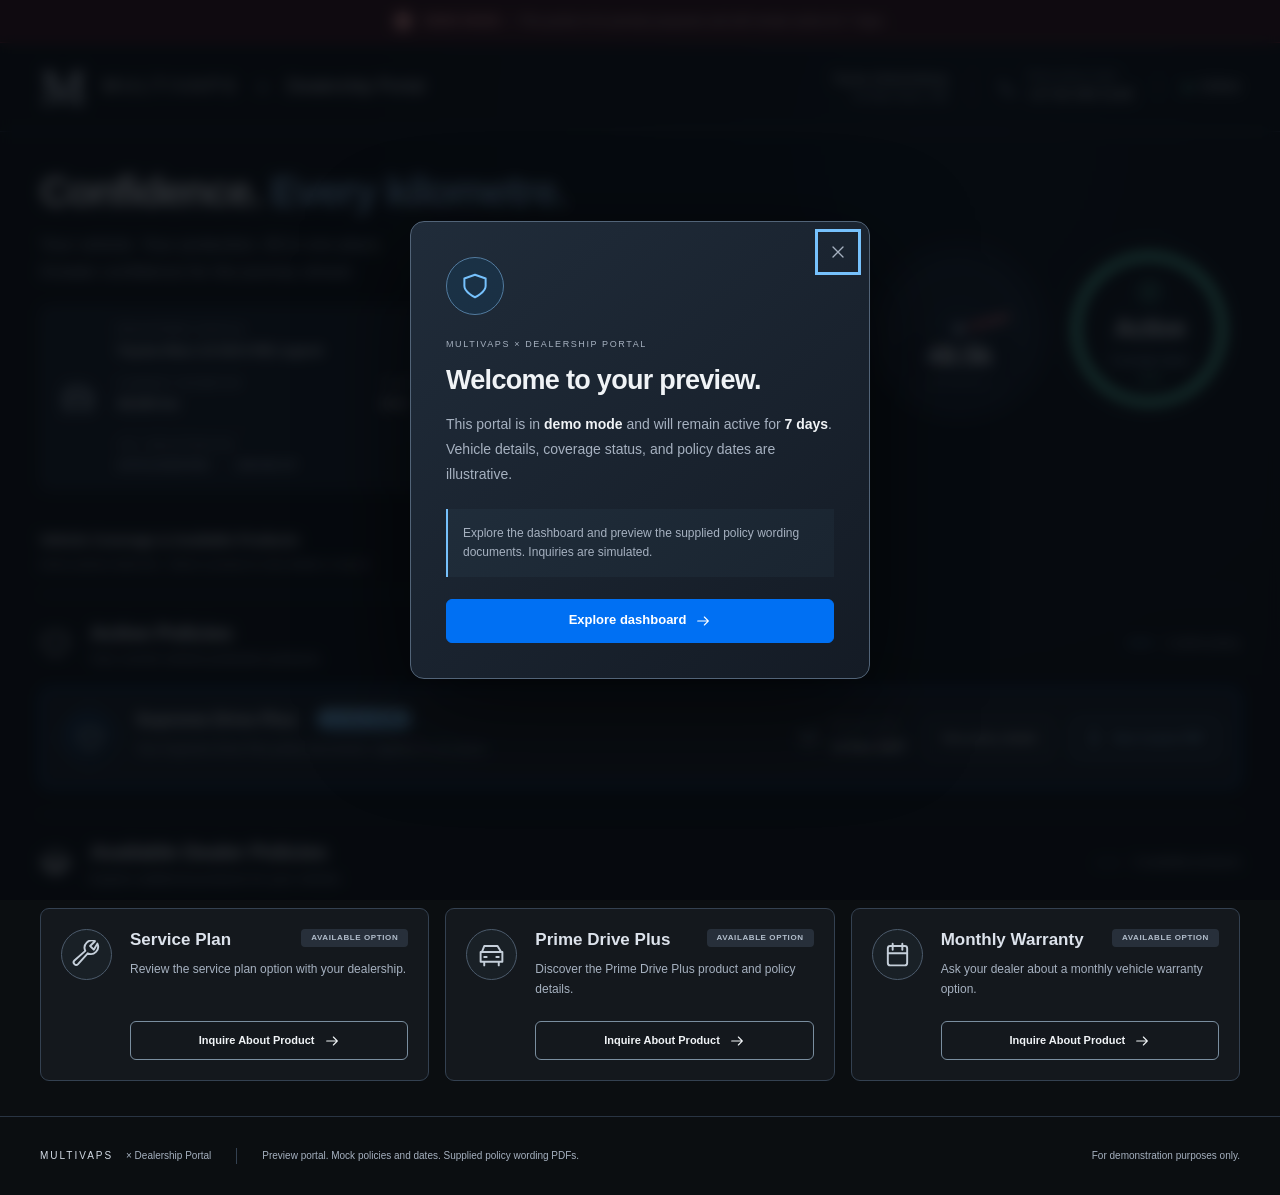
==== index.html @ 1f56d0e0 "Build luxury dealership dashboard demo with policy PDFs" ====
<!doctype html>
<html lang="en">
<head>
  <meta charset="utf-8">
  <meta name="viewport" content="width=device-width, initial-scale=1">
  <meta name="theme-color" content="#10151d">
  <title>Multivap Portal | Toyota Johannesburg Demo</title>
  <link rel="stylesheet" href="styles.css">
  <script src="app.js" defer></script>
</head>
<body>
  <a class="skip-link" href="#main">Skip to dashboard</a>
  <!-- Shared vector icons: replace with your dealership icon system later. -->
  <svg class="icon-library" xmlns="http://www.w3.org/2000/svg" aria-hidden="true">
    <symbol id="shield" viewBox="0 0 24 24"><path d="M12 3 3.5 6v6c0 5 8.5 9 8.5 9s8.5-4 8.5-9V6L12 3Z"/></symbol>
    <symbol id="calendar" viewBox="0 0 24 24"><rect x="4" y="5" width="16" height="16" rx="2"/><path d="M8 3v5m8-5v5M4 11h16"/></symbol>
    <symbol id="check" viewBox="0 0 24 24"><circle cx="12" cy="12" r="9"/><path d="m8 12 3 3 5-6"/></symbol>
    <symbol id="document" viewBox="0 0 24 24"><path d="M6 3h8l4 4v14H6V3Zm8 0v5h4M9 12h6m-6 4h6"/></symbol>
    <symbol id="car" viewBox="0 0 24 24"><path d="m4 10 2-5h11l3 5M3 10h18v8H3v-8Zm3 8v3m12-3v3M6 14h2m8 0h2"/></symbol>
    <symbol id="wheel" viewBox="0 0 24 24"><circle cx="12" cy="12" r="9"/><circle cx="12" cy="12" r="3"/><path d="m12 3 0 6m0 6v6M3 12h6m6 0h6M6 6l4 4m4 4 4 4M6 18l4-4m4-4 4-4"/></symbol>
    <symbol id="tool" viewBox="0 0 24 24"><path d="M21 3a6 6 0 0 1-8 8L5 20a2 2 0 0 1-3-3l9-8a6 6 0 0 1 8-8l-4 4 3 3 3-5Z"/></symbol>
    <symbol id="layers" viewBox="0 0 24 24"><path d="m12 3 10 6-10 6L2 9l10-6Zm-10 12 10 6 10-6M2 12l10 6 10-6"/></symbol>
    <symbol id="arrow" viewBox="0 0 24 24"><path d="M4 12h16m-6-6 6 6-6 6"/></symbol>
    <symbol id="phone" viewBox="0 0 24 24"><path d="m5 3 4 5-3 3c2 3 4 5 7 7l3-3 5 4c-2 5-7 3-12-2S2 5 5 3Z"/></symbol>
    <symbol id="close" viewBox="0 0 24 24"><path d="m6 6 12 12M6 18 18 6"/></symbol>
    <symbol id="bars" viewBox="0 0 24 24"><path d="M5 20v-6m7 6V9m7 11V3"/></symbol>
  </svg>
  <!-- Persistent demo notice. Remains visible when dialogs are dismissed. -->
  <div class="demo-banner" role="note"><span class="notice-mark" aria-hidden="true">!</span><span><strong>DEMO MODE</strong> — This portal is for preview purposes and will remain active for 7 days.</span></div>
  <!-- Dealership navigation and mock authenticated identity. -->
  <header class="site-header">
    <div class="header-inner">
      <a class="brand" href="#main" aria-label="Multivaps x Dealership Portal home"><span class="monogram" aria-hidden="true">M</span><span class="brand-name">MULTIVAPS</span><span class="brand-divider">×</span><span class="portal-name">Dealership Portal</span></a>
      <div class="header-meta"><div class="dealership-badge"><span class="dealer-title">Toyota Johannesburg</span><span class="dealer-address">124 Main Street, JHB</span></div><div class="user-status"><span class="login"><svg class="icon" aria-hidden="true"><use href="#phone"/></svg><span><small>Demo phone login</small>+27 82 555 0148</span></span><span class="online"><i aria-hidden="true"></i>Online</span></div></div>
    </div>
  </header>
  <main id="main" class="container">
    <!-- Vehicle summary: substitute real customer / dealer data here. -->
    <section class="overview" aria-labelledby="dashboard-title">
      <div class="welcome">
        <h1 id="dashboard-title">Confidence.<br> <span>Every kilometre.</span></h1>
        <p class="intro">Your vehicle. Your protection. All in one place.<br>Greater confidence for the journey ahead.</p>
        <div class="vehicle-summary">
          <svg class="icon vehicle-icon" aria-hidden="true"><use href="#car"/></svg>
          <dl><div class="vehicle-name"><dt>Registered vehicle</dt><dd>Toyota Hilux 2.8 GD-6 RB Legend</dd></div><div><dt>Current odometer</dt><dd>48,500 km</dd></div><div><dt>Year model</dt><dd>2023</dd></div><div class="vehicle-identifiers"><dt>VIN / Registration</dt><dd>AHTK123456789X <span>·</span> JHB 884 GP</dd></div></dl>
        </div>
      </div>
      <!-- SVG gauges: values are illustrative and can be data-bound later. -->
      <div class="gauges" aria-label="Mock policy performance">
        <div class="gauge" style="--progress:100; --gauge-color:var(--blue)"><svg class="gauge-ring" viewBox="0 0 120 120" aria-hidden="true"><circle class="ring-track" cx="60" cy="60" r="49"/><circle class="ring-value" cx="60" cy="60" r="49" pathLength="100"/></svg><div class="gauge-content"><svg class="icon" aria-hidden="true"><use href="#shield"/></svg><strong>100<span>%</span></strong><span>Policy health</span><i></i></div></div>
        <div class="gauge odometer-gauge" aria-label="Current odometer: 48,500 kilometres"><div class="gauge-container" aria-hidden="true"><div class="gauge-ticks"></div><div class="gauge-needle" id="gaugeNeedle"></div><div class="gauge-center-cap"></div></div><div class="gauge-readout"><strong>48.5k</strong><span>KM READOUT</span></div></div>
        <div class="gauge" style="--progress:100; --gauge-color:var(--mint)"><svg class="gauge-ring" viewBox="0 0 120 120" aria-hidden="true"><circle class="ring-track" cx="60" cy="60" r="49"/><circle class="ring-value" cx="60" cy="60" r="49" pathLength="100"/></svg><div class="gauge-content"><svg class="icon" aria-hidden="true"><use href="#check"/></svg><strong class="active-value">Active</strong><span>Coverage status</span><i></i></div></div>
      </div>
    </section>
    <div class="catalog-heading"><h2>Vehicle Coverage &amp; Available Products</h2><p>Active policies listed first · Select a product to view details or inquire</p></div>
    <div id="policyGrid">
    <!-- Active policy grid: app.js uses the single policy catalog below. -->
    <section class="policy-section" aria-labelledby="active-title">
      <div class="section-heading"><svg class="icon" aria-hidden="true"><use href="#shield"/></svg><div><h2 id="active-title">Active Policies</h2><p>Your current vehicle protection products.</p></div><span class="section-count" id="active-count"></span></div>
      <div class="policy-grid" id="active-policies"></div>
    </section>
    <!-- Available product grid: inquiry controls open an accessible dialog. -->
    <section class="policy-section available-section" aria-labelledby="available-title">
      <div class="section-heading"><svg class="icon" aria-hidden="true"><use href="#layers"/></svg><div><h2 id="available-title">Available Dealer Policies</h2><p>Explore additional products for your vehicle.</p></div><span class="section-count muted-count" id="available-count"></span></div>
      <div class="policy-grid" id="available-policies"></div>
    </section>
    </div>
    <noscript><p>This demo needs JavaScript to display policy cards and dialogs. The supplied PDF files remain available in this folder.</p></noscript>
  </main>
  <!-- Portal footer: all vehicle, policy and login states are mock data. -->
  <footer class="site-footer"><div class="footer-inner"><span class="footer-brand">MULTIVAPS <span>× Dealership Portal</span></span><p>Preview portal. Mock policies and dates. Supplied policy wording PDFs.</p><span>For demonstration purposes only.</span></div></footer>
  <!-- One-time session welcome notice; Escape and the close button dismiss it. -->
  <dialog id="demo-dialog" class="modal" aria-labelledby="demo-title" aria-describedby="demo-description">
    <button class="close-button" type="button" data-close aria-label="Dismiss demo notice"><svg class="icon" aria-hidden="true"><use href="#close"/></svg></button>
    <span class="modal-symbol"><svg class="icon" aria-hidden="true"><use href="#shield"/></svg></span>
    <p class="modal-kicker">MULTIVAPS × DEALERSHIP PORTAL</p><h2 id="demo-title">Welcome to your preview.</h2>
    <p id="demo-description">This portal is in <strong>demo mode</strong> and will remain active for <strong>7 days</strong>. Vehicle details, coverage status, and policy dates are illustrative.</p>
    <div class="modal-note">Explore the dashboard and preview the supplied policy wording documents. Inquiries are simulated.</div>
    <button class="button primary full-width" type="button" data-close>Explore dashboard<svg class="icon" aria-hidden="true"><use href="#arrow"/></svg></button>
  </dialog>
  <!-- Inquiry form: replace the local confirmation with an authorized backend. -->
  <dialog id="inquiryModal" class="modal" aria-labelledby="modalTitle" aria-describedby="modalDesc">
    <button class="close-button" id="modalClose" type="button" data-close aria-label="Close inquiry"><svg class="icon" aria-hidden="true"><use href="#close"/></svg></button>
    <p class="modal-kicker">PRODUCT INQUIRY · DEMO</p><h2 id="modalTitle">Product Inquiry</h2><p id="inquiry-product" class="selected-product"></p><p id="modalDesc">Detailed policy overview and document review.</p>
    <div class="modal-actions" id="product-actions"><a id="pdfLink" class="button download" target="_blank" rel="noopener" href="#">View PDF Brochure<svg class="icon" aria-hidden="true"><use href="#document"/></svg></a><button class="button primary" type="button" id="confirmInquireBtn">Request Call Back<svg class="icon" aria-hidden="true"><use href="#phone"/></svg></button></div>
    <form id="inquiry-form" hidden><label for="customer-name">Your name</label><input id="customer-name" name="name" autocomplete="name" required maxlength="100" placeholder="e.g. Alex Morgan">
      <label for="customer-phone">Phone number</label><input id="customer-phone" name="phone" type="tel" autocomplete="tel" required maxlength="25" pattern="[+0-9() .-]{7,25}" title="Enter a phone number using at least 7 digits or phone punctuation." placeholder="e.g. +27 82 555 0148">
      <label for="customer-message">Message <span>(optional)</span></label><textarea id="customer-message" name="message" rows="3" maxlength="1000" placeholder="What would you like to know?"></textarea>
      <p class="form-note">Demo only. Your details are not stored or sent to a dealer.</p><button class="button primary full-width" type="submit">Preview inquiry<svg class="icon" aria-hidden="true"><use href="#arrow"/></svg></button>
    </form>
    <div id="inquiry-success" hidden role="status"><span class="modal-symbol success-symbol"><svg class="icon" aria-hidden="true"><use href="#check"/></svg></span><h3>Inquiry preview complete.</h3><p id="success-copy"></p><p>This was a demo. No inquiry has been sent.</p><button class="button full-width" type="button" data-close>Back to dashboard</button></div>
  </dialog>
</body>
</html>
---- styles.css ----
/* 01. Design tokens and global foundations */
:root{color-scheme:dark;--bg-color:#0b0e11;--panel-bg:#14181d;--accent-red:#e63946;--accent-blue:#0070f3;--text-primary:#f0f3f6;--text-muted:#8b949e;--border-color:#232830;--card-active-bg:#1a2027;--background:var(--bg-color);--surface:var(--panel-bg);--text:var(--text-primary);--muted:#a6b1c0;--line:#344151;--blue:#76c1fc;--mint:#64e1bb;--red:var(--accent-red);--radius:9px;font-family:Inter,"Segoe UI",Arial,sans-serif;font-synthesis:none}
*{box-sizing:border-box}html{scroll-behavior:smooth;scroll-padding-top:80px}body{margin:0;background:radial-gradient(ellipse at 75% 12%,#14233055,transparent 45%),var(--background);color:var(--text);font-size:15px;line-height:1.55}a{color:inherit;text-decoration:none}button,input,textarea{font:inherit}button,a,input,textarea{-webkit-tap-highlight-color:transparent}button{cursor:pointer}button:focus-visible,a:focus-visible,input:focus-visible,textarea:focus-visible{outline:3px solid var(--blue);outline-offset:5px}h1,h2,h3,p{margin:0}svg.icon{width:24px;height:24px;fill:none;stroke:currentColor;stroke-width:1.6;stroke-linecap:round;stroke-linejoin:round;flex-shrink:0}.icon-library{position:absolute;width:0;height:0;overflow:hidden}.container,.header-inner,.footer-inner{width:min(1440px,calc(100% - 80px));margin:auto}.skip-link{position:fixed;left:20px;top:-100px;z-index:20;padding:12px;background:var(--text);color:var(--background)}.skip-link:focus{top:60px}
/* 02. Persistent preview banner and top navigation */
.demo-banner{position:sticky;top:0;z-index:10;min-height:43px;display:flex;align-items:center;justify-content:center;gap:12px;padding:10px 24px;background:#301b23;border-bottom:1px solid #643039;color:#fbd6d6;font-size:12px;letter-spacing:.1px}.demo-banner strong{color:#ffaaa6;font-weight:650}.notice-mark{display:grid;place-items:center;background:#ffa7a3;color:#3f1e24;font-weight:800;width:18px;height:18px;border-radius:50%;flex-shrink:0}.site-header{border-bottom:1px solid var(--line)}.header-inner{min-height:88px;display:flex;align-items:center;justify-content:space-between;gap:24px}.brand{display:flex;align-items:center;gap:18px;white-space:nowrap}.monogram{font-family:Georgia,serif;font-size:51px;line-height:1;color:#d6dce4;text-shadow:2px 1px #657482}.brand-name{font-size:18px;letter-spacing:4px}.brand-divider{color:var(--muted);font-size:20px}.portal-name{font-size:18px}.user-status{display:flex;align-items:center;gap:25px;font-size:14px}.login{display:flex;align-items:center;gap:10px}.login small{display:block;color:var(--muted);font-size:10px;letter-spacing:.6px}.login .icon{width:19px;height:19px;color:var(--muted)}.online{border-left:1px solid var(--line);padding-left:25px;display:flex;align-items:center;gap:9px}.online i{width:7px;height:7px;border-radius:50%;background:var(--mint)}
/* 03. Introduction and compact vehicle / dealer summary */
.overview{display:grid;grid-template-columns:1.08fr 1fr;gap:32px;align-items:center;padding:37px 0 30px}.welcome h1{font-size:clamp(34px,3.25vw,52px);font-weight:600;letter-spacing:-1.6px;line-height:1.1}.welcome h1 br{display:none}.welcome h1 span{color:#86b1d8}.intro{font-size:17px;line-height:1.6;color:var(--muted);margin-top:16px}.vehicle-summary{display:flex;align-items:center;gap:21px;padding:19px 20px;margin-top:21px;border:1px solid #2d3c4e;border-radius:var(--radius);background:linear-gradient(110deg,#18212b,#141c25)}.vehicle-icon{width:36px!important;height:36px!important;color:#c4d1df}.vehicle-summary dl{display:grid;grid-template-columns:1.15fr .7fr 1.12fr;width:100%;margin:0;gap:15px}.vehicle-summary dl>div+div{border-left:1px solid #405064;padding-left:15px}.vehicle-summary dt{font-size:10px;letter-spacing:1px;text-transform:uppercase;color:var(--muted);margin-bottom:3px}.vehicle-summary dd{margin:0;font-size:13px;font-weight:550;white-space:nowrap}
/* 04. SVG performance gauges; change --progress to update a dial */
.gauges{display:grid;grid-template-columns:repeat(3,1fr);gap:10px}.gauge{position:relative;aspect-ratio:1;border:1px solid #253442;border-radius:50%;background:radial-gradient(circle,#15222d88,transparent 65%)}.gauge-ring{position:absolute;inset:0;width:100%;height:100%;fill:none;stroke-width:5.5}.ring-track{stroke:#43586c}.ring-value{stroke:var(--gauge-color);stroke-dasharray:var(--progress) 100;transform:rotate(-90deg);transform-origin:60px 60px;stroke-linecap:round}.gauge-content{position:absolute;inset:15%;display:flex;flex-direction:column;align-items:center;justify-content:center;line-height:1.25}.gauge-content>.icon{color:var(--gauge-color);width:25px;height:25px;margin-bottom:9px}.gauge-content strong{font-size:clamp(24px,2.5vw,39px);font-weight:550;letter-spacing:-1px}.gauge-content strong span{font-size:.8em}.gauge-content>span{color:#b6d9f4;font-size:11px;margin-top:9px}.gauge-content .days{margin:0;color:var(--text);font-size:11px}.gauge-content:has(.days)>.icon{margin-bottom:4px}.gauge-content:has(.days)>span:not(.days){margin-top:5px}.gauge-content .active-value{font-size:clamp(21px,2vw,30px)}.gauge-content i{width:24px;height:2px;background:var(--gauge-color);margin-top:11px}
/* 05. Policy grid, active and available card variants */
.policy-section{padding:22px 0 25px;border-top:1px solid var(--line)}.section-heading{display:flex;gap:19px;align-items:center;margin-bottom:19px}.section-heading>.icon{width:31px;height:31px}.section-heading h2{font-size:21px;font-weight:550;letter-spacing:-.4px}.section-heading p{color:var(--muted);font-size:13px}.section-count{margin-left:auto;color:var(--muted);font-size:12px;display:flex;align-items:center;gap:12px}.section-count:before{content:"";width:25px;height:2px;background:var(--blue)}.muted-count:before{background:#576578}.policy-grid{display:grid;grid-template-columns:repeat(3,minmax(0,1fr));gap:16px}.policy-card{padding:20px;border:1px solid var(--line);border-radius:var(--radius);background:linear-gradient(120deg,#1b2530,#151d27);display:flex;flex-direction:column;transition:border-color .2s,transform .2s}.policy-card:hover{border-color:#718398;transform:translateY(-2px)}.policy-card.active{border:1px solid #58b4f3;box-shadow:inset 0 0 0 1px #5cb4ef25,0 3px 20px #0000001f}.policy-card.active:hover{border-color:#a7d9ff}.card-top{display:flex;align-items:flex-start;gap:17px}.product-icon{display:grid;place-items:center;width:58px;height:58px;flex-shrink:0;border:1px solid #426687;border-radius:50%;background:linear-gradient(140deg,#15334f,#111b25)}.product-icon .icon{width:29px;height:29px}.card-title{flex:1;min-width:0}.policy-card h3{font-size:17px;line-height:1.35;font-weight:550;margin:0 0 7px}.policy-card p{color:var(--muted);font-size:12px;line-height:1.7}.title-row{display:flex;align-items:flex-start;gap:8px;justify-content:space-between}.badge{font-size:9px;font-weight:650;letter-spacing:.6px;padding:3px 10px;border-radius:20px;background:linear-gradient(#95d4ff,#66b3ed);color:#102033;white-space:nowrap}.card-bottom{display:flex;align-items:center;justify-content:space-between;gap:10px;margin-top:19px;padding-top:16px;border-top:1px solid var(--line)}.expiry{display:flex;gap:12px;align-items:center}.expiry .icon{color:var(--muted);width:20px;height:20px}.expiry small{color:var(--muted);font-size:9px;letter-spacing:.8px;display:block;text-transform:uppercase}.expiry time{font-size:13px;font-weight:550;white-space:nowrap}.button{display:inline-flex;justify-content:center;align-items:center;gap:9px;background:transparent;border:1px solid #7a8e9f;border-radius:6px;color:var(--text);padding:9px 13px;min-height:39px;font-size:11px;font-weight:550;line-height:1.4;transition:background .2s,border-color .2s}.button .icon{width:16px;height:16px}.button:hover{background:#273747;border-color:#aac5dc}.button.download{border-color:#68baf9;color:#9ed8ff;white-space:nowrap}.policy-card.available{background:linear-gradient(120deg,#19212b,#161e27);color:#dce2eb}.available .product-icon{width:51px;height:51px;border-color:#4c5b6c;background:#26313b55;color:#c5cfda}.available .card-top{gap:18px}.available .button{margin:17px 0 0 69px}.available p{min-height:42px}.available-section{padding-bottom:35px}
/* 06. Footer */
.site-footer{border-top:1px solid #293443;font-size:10px;color:var(--muted)}.footer-inner{display:flex;align-items:center;justify-content:space-between;gap:25px;min-height:78px}.footer-brand{letter-spacing:2px;color:#d3dbe5;white-space:nowrap}.footer-brand span{letter-spacing:0;color:var(--muted);margin-left:8px}.footer-inner p{border-left:1px solid var(--line);padding-left:25px;margin-right:auto}
/* 07. Accessible native dialogs and demo inquiry form */
.modal{width:min(460px,calc(100% - 32px));max-height:calc(100dvh - 48px);overflow:auto;padding:35px;border:1px solid #526478;border-radius:14px;background:linear-gradient(140deg,#202c3a,#141b25);color:var(--text);box-shadow:0 30px 100px #0009}.modal::backdrop{background:#05090ecc;backdrop-filter:blur(7px)}body:has(dialog[open]){overflow:hidden}.close-button{position:absolute;right:16px;top:15px;border:0;background:transparent;color:var(--muted);padding:5px;display:grid;place-items:center}.close-button:hover{color:white}.close-button .icon{width:20px;height:20px}.modal-symbol{display:grid;place-items:center;width:58px;height:58px;border:1px solid #527b9f;background:#18385288;border-radius:50%;color:var(--blue);margin-bottom:23px}.modal-symbol .icon{width:30px;height:30px}.modal-kicker{font-size:9px;letter-spacing:1.6px;color:var(--muted);margin:0 0 12px}.modal h2{font-size:27px;line-height:1.2;letter-spacing:-.7px;margin-bottom:15px}.modal>p:not(.modal-kicker){color:var(--muted);font-size:14px;line-height:1.8}.modal p strong{font-weight:550;color:var(--text)}.modal-note{margin:22px 0;padding:15px;border-left:2px solid var(--blue);background:#76c1fc0a;font-size:12px;color:var(--muted)}.full-width{width:100%;font-size:13px;min-height:44px}.primary{background:#9ad2fb;color:#102032;border-color:#9ad2fb}.primary:hover{background:#bce4ff;color:#102032}.selected-product{color:var(--blue)!important;margin-bottom:20px}form label{display:block;font-size:12px;margin:14px 0 7px}form label span{color:var(--muted)}input,textarea{width:100%;padding:10px 12px;border:1px solid #465769;border-radius:6px;background:#101823;color:var(--text);font-size:13px}input::placeholder,textarea::placeholder{color:#8090a4}textarea{resize:vertical}.form-note{font-size:11px;color:var(--muted);margin:16px 0}#inquiry-success h3{font-size:22px;font-weight:550}#inquiry-success p{font-size:13px;color:var(--muted);margin:12px 0 20px}.success-symbol{color:var(--mint);border-color:#417b6b;background:#16392d}
/* 08. Responsive layouts and reduced-motion preferences */
.header-meta{display:flex;align-items:center;gap:25px}.dealership-badge{display:flex;flex-direction:column;text-align:right;border-right:1px solid var(--line);padding-right:25px}.dealer-title{font-size:12px;color:var(--text)}.dealer-address{font-size:10px;color:var(--muted)}.vehicle-summary dl{grid-template-columns:1fr 1fr}.vehicle-summary .vehicle-name{grid-column:1/-1}.vehicle-summary dl>div+div{border:0;padding:0}.vehicle-identifiers{grid-column:1/-1;border-top:1px solid var(--line)!important;padding-top:8px!important}.vehicle-identifiers dd{font-size:11px;color:var(--muted)}.vehicle-identifiers dd span{margin:0 8px}.vehicle-summary{padding:15px 19px}.catalog-heading{padding:10px 0 21px}.catalog-heading h2{font-size:14px;font-weight:550}.catalog-heading p{font-size:11px;color:var(--muted);margin-top:4px}.odometer-gauge{background:radial-gradient(circle,#202d3a,#111923 75%)}.gauge-container{position:absolute;inset:9%;border-radius:50%;border:1px solid #3b4a5c}.gauge-ticks{position:absolute;inset:5%;border-radius:50%;background:repeating-conic-gradient(from 225deg,#839bb5 0deg 1deg,transparent 1deg 10deg);mask:radial-gradient(circle,transparent 60%,#000 62%);-webkit-mask:radial-gradient(circle,transparent 60%,#000 62%)}.gauge-ticks:after{content:"";position:absolute;inset:50% 0 0;background:#141d28;clip-path:polygon(50% 0,100% 100%,0 100%)}.gauge-needle{position:absolute;left:calc(50% - 2px);bottom:50%;height:36%;width:4px;background:linear-gradient(#ff9d98,#c84148);border-radius:4px;transform-origin:center bottom;transform:rotate(41deg);box-shadow:0 0 8px #ff667955}.gauge-center-cap{position:absolute;inset:calc(50% - 7px);background:#ced8e2;border:3px solid #415065;border-radius:50%;box-shadow:0 0 0 3px #131b25}.gauge-readout{position:absolute;bottom:16%;left:0;width:100%;display:flex;align-items:center;flex-direction:column;background:#141d28;line-height:1.3}.gauge-readout strong{font-size:clamp(22px,2.2vw,34px);font-weight:550;letter-spacing:-1px}.gauge-readout span{font-size:8px;color:var(--muted);letter-spacing:1px;margin-top:3px}.modal-actions{display:flex;gap:12px;margin-top:22px}.modal-actions>.button{flex:1;font-size:11px}.modal-actions[hidden]{display:none}
@media(min-width:1450px){.welcome h1 br{display:none}.welcome h1{font-size:48px}.vehicle-summary dd{font-size:14px}.gauge-content>span{font-size:12px}.policy-card h3{font-size:19px}.policy-card p{font-size:13px}.button{font-size:12px}}
@media(max-width:1200px){.container,.header-inner,.footer-inner{width:calc(100% - 48px)}.overview{gap:24px;grid-template-columns:1fr 1fr}.welcome h1 br{display:block}.vehicle-summary{padding:16px 12px;gap:12px}.vehicle-summary .vehicle-icon{display:none}.vehicle-summary dl{gap:10px}.vehicle-summary dl>div+div{padding-left:10px}.vehicle-summary dd{font-size:11px}.card-top{gap:12px}.product-icon{width:42px;height:42px}.policy-card{padding:16px}.policy-card h3{font-size:15px}.card-bottom{flex-wrap:wrap;gap:13px}.button.download{width:100%}.title-row{flex-wrap:wrap;gap:0}.badge{margin-bottom:7px}.brand{gap:12px}.brand-name{font-size:15px;letter-spacing:3px}.portal-name{font-size:15px}.gauge-content>.icon{width:22px;height:22px}.gauge-content>span{font-size:10px}.available .card-top{gap:12px}.available .product-icon{width:42px;height:42px}.available .button{margin-left:0}.footer-inner{flex-wrap:wrap;padding:18px 0;gap:12px}.footer-inner p{border:0;padding:0}}
@media(max-width:900px){.overview{grid-template-columns:1fr;gap:28px}.welcome h1 br{display:none}.welcome h1{font-size:42px}.vehicle-summary .vehicle-icon{display:block}.vehicle-summary dd{font-size:14px}.gauges{max-width:600px;width:100%;margin:auto;gap:24px}.gauge-content strong{font-size:35px}.gauge-content .active-value{font-size:27px}.gauge-content>span{font-size:12px}.gauge-content>.icon{width:26px;height:26px}.policy-grid{grid-template-columns:repeat(2,minmax(0,1fr))}.user-status{gap:14px}.online{padding-left:14px}.login small{font-size:9px}.brand-divider,.portal-name{display:none}.card-top{gap:15px}.policy-card h3{font-size:17px}.title-row{flex-wrap:nowrap}.card-bottom{flex-wrap:nowrap}.button.download{width:auto}.available .button{margin-left:54px}}
@media(max-width:600px){.container,.header-inner,.footer-inner{width:calc(100% - 32px)}.demo-banner{font-size:10px;line-height:1.5;text-align:left;padding:9px 16px;gap:10px;min-height:50px}.header-inner{min-height:76px;gap:12px}.brand{gap:10px}.monogram{font-size:39px}.brand-name{font-size:12px;letter-spacing:2px}.user-status{font-size:11px}.login{gap:6px}.login .icon{width:15px;height:15px}.online{display:none}.overview{padding:29px 0 26px;gap:25px}.welcome h1{font-size:35px;letter-spacing:-1px}.welcome h1 br{display:block}.intro{font-size:14px;margin-top:13px}.vehicle-summary{padding:15px;margin-top:20px}.vehicle-summary .vehicle-icon{display:none}.vehicle-summary dl{grid-template-columns:1fr 1fr;gap:13px}.vehicle-summary dl>div+div{padding-left:12px}.vehicle-summary dl>div:last-child{grid-column:1/-1;border:0;border-top:1px solid var(--line);padding:10px 0 0}.vehicle-summary dd{font-size:12px}.gauges{gap:8px}.gauge-content>.icon{width:19px;height:19px;margin-bottom:6px}.gauge-content strong{font-size:26px}.gauge-content .active-value{font-size:20px}.gauge-content>span{font-size:9px;margin-top:6px}.gauge-content .days{font-size:9px}.gauge-content i{margin-top:7px;width:18px}.section-heading{gap:12px;margin-bottom:17px;align-items:flex-start}.section-heading>.icon{width:26px;height:26px;margin-top:3px}.section-heading h2{font-size:20px}.section-heading p{font-size:11px}.section-count{display:none}.policy-grid{grid-template-columns:1fr;gap:13px}.policy-card{padding:20px}.product-icon{width:51px;height:51px}.title-row{flex-wrap:nowrap}.policy-card h3{font-size:17px}.policy-card p{font-size:12px}.badge{font-size:8px;padding:3px 8px}.card-bottom{gap:8px}.expiry{gap:9px}.button{font-size:11px}.available .button{margin-left:54px}.footer-inner{display:block}.footer-inner p{margin:9px 0}.footer-inner>span:last-child{font-size:9px}.modal{padding:30px 25px}.modal h2{font-size:25px}}
@media(max-width:360px){.policy-card{padding:15px}.card-top{gap:10px}.product-icon{width:42px;height:42px}.policy-card h3{font-size:15px}.button.download{font-size:10px;padding:9px}.expiry time{font-size:12px}.gauge-content>span{font-size:8px}.gauge-content strong{font-size:23px}.gauge-content .active-value{font-size:18px}}
@media(prefers-reduced-motion:reduce){html{scroll-behavior:auto}*,*:before,*:after{transition:none!important}}
.demo-banner{background:#39131a;border-bottom-color:#8e2833}.policy-card{background:var(--panel-bg)}.policy-card.active{background:var(--card-active-bg);border-color:var(--accent-blue)}.policy-card.available{background:var(--panel-bg)}.available-badge{background:#272f3a;color:#b2becc;font-size:8px;border-radius:4px}.available .title-row{flex-wrap:wrap}.available .title-row .badge{margin:0 0 7px}.available .card-top{flex:1}.available .button{margin-top:20px}.gauge-needle{transition:transform 1s cubic-bezier(.4,0,.2,1)}#active-policies{grid-template-columns:1fr}#active-policies .policy-card{flex-direction:row;gap:35px;align-items:center}#active-policies .card-top{flex:1}#active-policies .card-bottom{border:0;margin:0;padding:0;gap:20px}#active-policies .title-row{justify-content:flex-start;gap:20px}.primary{background:var(--accent-blue);color:white;border-color:var(--accent-blue)}.primary:hover{background:#2588fb;color:white}
@media(max-width:1200px){.header-meta{gap:15px}.dealership-badge{padding-right:15px}.online{display:none}}
@media(max-width:900px){.dealership-badge{display:none}.vehicle-summary dl{grid-template-columns:1fr 1fr}.gauge-readout strong{font-size:31px}}
@media(max-width:600px){.vehicle-summary dl>div:last-child{padding-top:9px}.vehicle-summary .vehicle-name{grid-column:1/-1}.vehicle-summary dl>div+div{padding:0}.gauge-readout strong{font-size:23px}.gauge-readout span{font-size:7px;letter-spacing:.5px}.catalog-heading{padding-top:0}.catalog-heading p{font-size:10px}.modal-actions{flex-direction:column}.modal-actions>.button{min-height:43px}}
@media(max-width:1100px){#active-policies .card-bottom{gap:12px;flex-wrap:wrap;max-width:42%}#active-policies .button.download{width:auto}}
@media(max-width:600px){#active-policies .policy-card{flex-direction:column;align-items:stretch;gap:17px}#active-policies .card-bottom{max-width:none;border-top:1px solid var(--line);padding-top:16px;gap:14px;flex-wrap:wrap}#active-policies .card-bottom .expiry{width:100%}#active-policies .title-row{flex-wrap:wrap;gap:0}#active-policies .button{flex:1}.available .title-row{gap:0}}
.gauge-readout{left:17%;width:66%;border-radius:0 0 35% 35%;padding-bottom:2px}
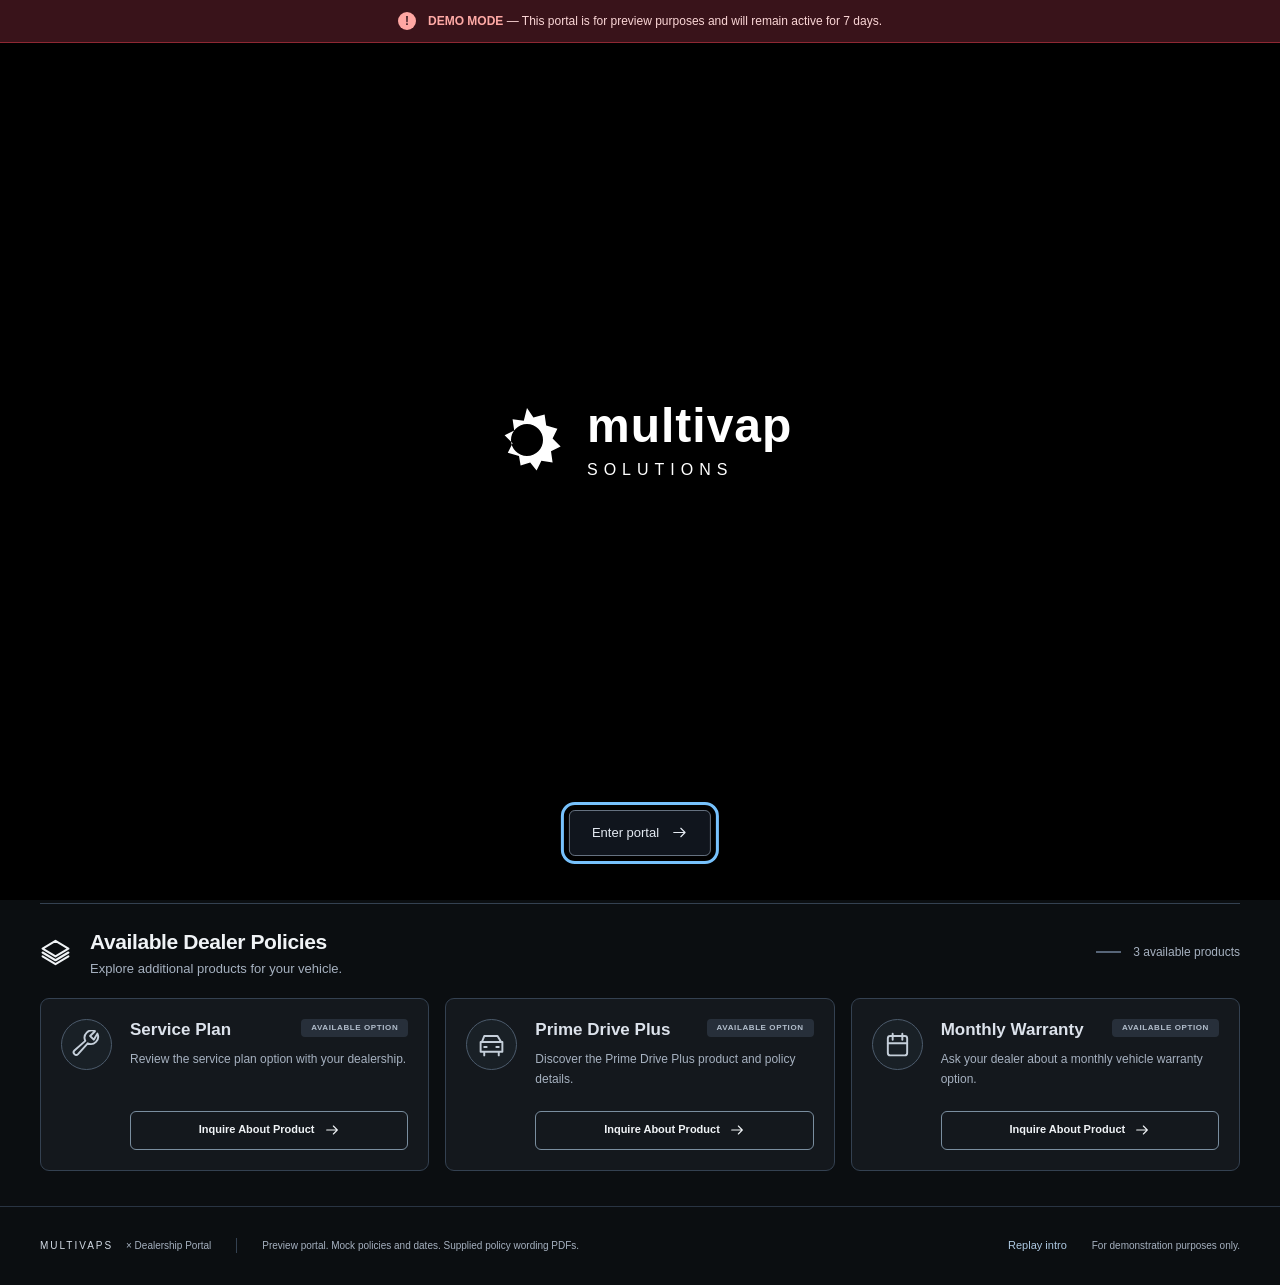
==== commit 0c6ffb8b: "Add animated intro, demo personas, admin overview and dealer PDF branding" ====
--- a/index.html
+++ b/index.html
@@ -6,6 +6,8 @@
   <meta name="theme-color" content="#10151d">
   <title>Multivap Portal | Toyota Johannesburg Demo</title>
   <link rel="stylesheet" href="styles.css">
+  <!-- Pinned local pdf-lib bundle: no CDN request at runtime. -->
+  <script src="vendor/pdf-lib-1.17.1.min.js" defer></script>
   <script src="app.js" defer></script>
 </head>
 <body>
@@ -27,18 +29,23 @@
   </svg>
   <!-- Persistent demo notice. Remains visible when dialogs are dismissed. -->
   <div class="demo-banner" role="note"><span class="notice-mark" aria-hidden="true">!</span><span><strong>DEMO MODE</strong> — This portal is for preview purposes and will remain active for 7 days.</span></div>
+  <!-- Pitch toolbar: switches local demo views, not real authenticated accounts. -->
+  <nav class="demo-switcher-bar" aria-label="Demo Persona Switcher"><div class="switcher-inner"><span class="switcher-label">DEMO PERSONAS:</span><button class="switcher-btn active" type="button" data-persona="client1" aria-pressed="true">Client 1: Toyota Hilux (JHB)</button><button class="switcher-btn" type="button" data-persona="client2" aria-pressed="false">Client 2: BMW X5 (Sandton)</button><button class="switcher-btn" type="button" data-persona="client3" aria-pressed="false">Client 3: Merc C200 (Cape Town)</button><button class="switcher-btn admin-btn" type="button" data-persona="admin" aria-pressed="false">Admin Overview Console</button></div></nav>
   <!-- Dealership navigation and mock authenticated identity. -->
   <header class="site-header">
     <div class="header-inner">
       <a class="brand" href="#main" aria-label="Multivaps x Dealership Portal home"><span class="monogram" aria-hidden="true">M</span><span class="brand-name">MULTIVAPS</span><span class="brand-divider">×</span><span class="portal-name">Dealership Portal</span></a>
-      <div class="header-meta"><div class="dealership-badge"><span class="dealer-title">Toyota Johannesburg</span><span class="dealer-address">124 Main Street, JHB</span></div><div class="user-status"><span class="login"><svg class="icon" aria-hidden="true"><use href="#phone"/></svg><span><small>Demo phone login</small>+27 82 555 0148</span></span><span class="online"><i aria-hidden="true"></i>Online</span></div></div>
+      <div class="header-meta"><div class="dealership-badge"><span class="dealer-title">Toyota Johannesburg</span><span class="dealer-address">124 Main Street, JHB</span></div><div class="user-status"><span class="login"><svg class="icon" aria-hidden="true"><use href="#phone"/></svg><span><small id="login-label">Alex Morgan · Demo login</small><span id="login-phone">+27 82 555 0148</span></span></span><span class="online"><i aria-hidden="true"></i>Online</span></div></div>
     </div>
   </header>
+  <!-- Shared PDF feedback, announced for both dashboard and modal actions. -->
+  <p id="pdf-status" class="pdf-status" role="status" hidden></p>
   <main id="main" class="container">
     <!-- Vehicle summary: substitute real customer / dealer data here. -->
     <section class="overview" aria-labelledby="dashboard-title">
       <div class="welcome">
-        <h1 id="dashboard-title">Confidence.<br> <span>Every kilometre.</span></h1>
+        <h1 id="dashboard-title" tabindex="-1">Confidence.<br> <span>Every kilometre.</span></h1>
+        <p id="client-name" class="client-name">Alex Morgan · Demo client</p>
         <p class="intro">Your vehicle. Your protection. All in one place.<br>Greater confidence for the journey ahead.</p>
         <div class="vehicle-summary">
           <svg class="icon vehicle-icon" aria-hidden="true"><use href="#car"/></svg>
@@ -47,16 +54,16 @@
       </div>
       <!-- SVG gauges: values are illustrative and can be data-bound later. -->
       <div class="gauges" aria-label="Mock policy performance">
-        <div class="gauge" style="--progress:100; --gauge-color:var(--blue)"><svg class="gauge-ring" viewBox="0 0 120 120" aria-hidden="true"><circle class="ring-track" cx="60" cy="60" r="49"/><circle class="ring-value" cx="60" cy="60" r="49" pathLength="100"/></svg><div class="gauge-content"><svg class="icon" aria-hidden="true"><use href="#shield"/></svg><strong>100<span>%</span></strong><span>Policy health</span><i></i></div></div>
+        <div id="health-gauge" class="gauge" style="--progress:100; --gauge-color:var(--blue)"><svg class="gauge-ring" viewBox="0 0 120 120" aria-hidden="true"><circle class="ring-track" cx="60" cy="60" r="49"/><circle class="ring-value" cx="60" cy="60" r="49" pathLength="100"/></svg><div class="gauge-content"><svg class="icon" aria-hidden="true"><use href="#shield"/></svg><strong id="health-value">100<span>%</span></strong><span>Policy health</span><i></i></div></div>
         <div class="gauge odometer-gauge" aria-label="Current odometer: 48,500 kilometres"><div class="gauge-container" aria-hidden="true"><div class="gauge-ticks"></div><div class="gauge-needle" id="gaugeNeedle"></div><div class="gauge-center-cap"></div></div><div class="gauge-readout"><strong>48.5k</strong><span>KM READOUT</span></div></div>
-        <div class="gauge" style="--progress:100; --gauge-color:var(--mint)"><svg class="gauge-ring" viewBox="0 0 120 120" aria-hidden="true"><circle class="ring-track" cx="60" cy="60" r="49"/><circle class="ring-value" cx="60" cy="60" r="49" pathLength="100"/></svg><div class="gauge-content"><svg class="icon" aria-hidden="true"><use href="#check"/></svg><strong class="active-value">Active</strong><span>Coverage status</span><i></i></div></div>
+        <div id="coverage-gauge" class="gauge" style="--progress:100; --gauge-color:var(--mint)"><svg class="gauge-ring" viewBox="0 0 120 120" aria-hidden="true"><circle class="ring-track" cx="60" cy="60" r="49"/><circle class="ring-value" cx="60" cy="60" r="49" pathLength="100"/></svg><div class="gauge-content"><svg class="icon" aria-hidden="true"><use href="#check"/></svg><strong class="active-value" id="coverage-value">Active</strong><span>Coverage status</span><i></i></div></div>
       </div>
     </section>
     <div class="catalog-heading"><h2>Vehicle Coverage &amp; Available Products</h2><p>Active policies listed first · Select a product to view details or inquire</p></div>
     <div id="policyGrid">
     <!-- Active policy grid: app.js uses the single policy catalog below. -->
     <section class="policy-section" aria-labelledby="active-title">
-      <div class="section-heading"><svg class="icon" aria-hidden="true"><use href="#shield"/></svg><div><h2 id="active-title">Active Policies</h2><p>Your current vehicle protection products.</p></div><span class="section-count" id="active-count"></span></div>
+      <div class="section-heading"><svg class="icon" aria-hidden="true"><use href="#shield"/></svg><div><h2 id="active-title">Active Policies</h2><p id="registered-description">Your current vehicle protection products.</p></div><span class="section-count" id="active-count"></span></div>
       <div class="policy-grid" id="active-policies"></div>
     </section>
     <!-- Available product grid: inquiry controls open an accessible dialog. -->
@@ -67,8 +74,31 @@
     </div>
     <noscript><p>This demo needs JavaScript to display policy cards and dialogs. The supplied PDF files remain available in this folder.</p></noscript>
   </main>
+  <!-- Admin overview: all counters and matrix rows derive from demoPersonas. -->
+  <main id="admin-view" class="container admin-container" hidden aria-labelledby="admin-title">
+    <div class="admin-header"><h1 id="admin-title">Multivap Dealer Network Admin Console</h1><p>Central oversight of active clients, dealership product matrices, and secondary policy engagement.</p></div>
+    <div class="admin-stats-grid">
+      <div class="stat-card"><svg class="icon" aria-hidden="true"><use href="#shield"/></svg><div><span class="stat-value" id="stat-clients"></span><span class="stat-label">Demo Clients</span></div></div>
+      <div class="stat-card"><svg class="icon" aria-hidden="true"><use href="#car"/></svg><div><span class="stat-value" id="stat-dealers"></span><span class="stat-label">Onboarded Dealerships</span></div></div>
+      <div class="stat-card"><svg class="icon" aria-hidden="true"><use href="#document"/></svg><div><span class="stat-value" id="stat-catalog"></span><span class="stat-label">Master PDF Catalog</span></div></div>
+      <div class="stat-card"><svg class="icon" aria-hidden="true"><use href="#layers"/></svg><div><span class="stat-value" id="stat-listed"></span><span class="stat-label">Total Listed Products</span></div></div>
+    </div>
+    <p id="admin-coverage-summary" class="admin-coverage-summary"></p>
+    <section class="admin-matrix" aria-labelledby="matrix-title"><h2 id="matrix-title">Active Client &amp; Dealership Matrix</h2><div class="admin-table-wrapper" tabindex="0" role="region" aria-label="Client and dealership matrix; scroll horizontally on smaller screens"><table class="admin-table"><caption class="sr-only">Demo client vehicles, registered coverage and dealership product availability</caption><thead><tr><th scope="col">Client &amp; Phone</th><th scope="col">Vehicle</th><th scope="col">Dealership</th><th scope="col">Registered Policy</th><th scope="col">Matrix Products Available</th><th scope="col">Action</th></tr></thead><tbody id="admin-table-body"></tbody></table></div></section>
+  </main>
   <!-- Portal footer: all vehicle, policy and login states are mock data. -->
-  <footer class="site-footer"><div class="footer-inner"><span class="footer-brand">MULTIVAPS <span>× Dealership Portal</span></span><p>Preview portal. Mock policies and dates. Supplied policy wording PDFs.</p><span>For demonstration purposes only.</span></div></footer>
+  <footer class="site-footer"><div class="footer-inner"><span class="footer-brand">MULTIVAPS <span>× Dealership Portal</span></span><p>Preview portal. Mock policies and dates. Supplied policy wording PDFs.</p><button id="replay-intro" class="intro-replay" type="button">Replay intro</button><span>For demonstration purposes only.</span></div></footer>
+  <!-- Supplied landing animation, scoped to avoid dashboard CSS collisions. -->
+  <dialog id="portal-intro" class="portal-intro" aria-label="Multivap Solutions introduction">
+    <div class="intro-demo-notice"><span class="notice-mark" aria-hidden="true">!</span><span><strong>DEMO MODE</strong> — This portal is for preview purposes and will remain active for 7 days.</span></div>
+    <div class="intro-stage">
+      <div class="intro-container">
+        <svg class="intro-gear" viewBox="0 0 100 100" aria-hidden="true"><path d="M50 10 L58 22 L72 18 L74 32 L88 36 L82 48 L92 58 L80 64 L82 78 L68 76 L62 88 L54 78 L42 82 L40 70 L26 66 L32 54 L22 44 L34 38 L32 24 L46 26 Z M50 30 A20 20 0 1 0 50 70 A20 20 0 1 0 50 30 Z"/><text x="50" y="58" text-anchor="middle" fill="black" font-size="28" font-weight="bold" font-family="serif">M</text></svg>
+        <div class="intro-text-group"><h2 class="intro-brand-name">multivap</h2><p class="intro-sub-text">SOLUTIONS</p></div>
+      </div>
+      <button id="enter-portal" class="intro-enter" type="button" autofocus>Enter portal<svg class="icon" aria-hidden="true"><use href="#arrow"/></svg></button>
+    </div>
+  </dialog>
   <!-- One-time session welcome notice; Escape and the close button dismiss it. -->
   <dialog id="demo-dialog" class="modal" aria-labelledby="demo-title" aria-describedby="demo-description">
     <button class="close-button" type="button" data-close aria-label="Dismiss demo notice"><svg class="icon" aria-hidden="true"><use href="#close"/></svg></button>
@@ -82,7 +112,8 @@
   <dialog id="inquiryModal" class="modal" aria-labelledby="modalTitle" aria-describedby="modalDesc">
     <button class="close-button" id="modalClose" type="button" data-close aria-label="Close inquiry"><svg class="icon" aria-hidden="true"><use href="#close"/></svg></button>
     <p class="modal-kicker">PRODUCT INQUIRY · DEMO</p><h2 id="modalTitle">Product Inquiry</h2><p id="inquiry-product" class="selected-product"></p><p id="modalDesc">Detailed policy overview and document review.</p>
-    <div class="modal-actions" id="product-actions"><a id="pdfLink" class="button download" target="_blank" rel="noopener" href="#">View PDF Brochure<svg class="icon" aria-hidden="true"><use href="#document"/></svg></a><button class="button primary" type="button" id="confirmInquireBtn">Request Call Back<svg class="icon" aria-hidden="true"><use href="#phone"/></svg></button></div>
+    <div class="modal-actions" id="product-actions"><button id="pdfLink" class="button download" type="button">View PDF Brochure<svg class="icon" aria-hidden="true"><use href="#document"/></svg></button><button class="button primary" type="button" id="confirmInquireBtn">Request Call Back<svg class="icon" aria-hidden="true"><use href="#phone"/></svg></button></div>
+    <p id="modal-pdf-status" class="modal-pdf-status" role="status" hidden></p>
     <form id="inquiry-form" hidden><label for="customer-name">Your name</label><input id="customer-name" name="name" autocomplete="name" required maxlength="100" placeholder="e.g. Alex Morgan">
       <label for="customer-phone">Phone number</label><input id="customer-phone" name="phone" type="tel" autocomplete="tel" required maxlength="25" pattern="[+0-9() .-]{7,25}" title="Enter a phone number using at least 7 digits or phone punctuation." placeholder="e.g. +27 82 555 0148">
       <label for="customer-message">Message <span>(optional)</span></label><textarea id="customer-message" name="message" rows="3" maxlength="1000" placeholder="What would you like to know?"></textarea>
--- a/styles.css
+++ b/styles.css
@@ -28,3 +28,23 @@
 @media(max-width:1100px){#active-policies .card-bottom{gap:12px;flex-wrap:wrap;max-width:42%}#active-policies .button.download{width:auto}}
 @media(max-width:600px){#active-policies .policy-card{flex-direction:column;align-items:stretch;gap:17px}#active-policies .card-bottom{max-width:none;border-top:1px solid var(--line);padding-top:16px;gap:14px;flex-wrap:wrap}#active-policies .card-bottom .expiry{width:100%}#active-policies .title-row{flex-wrap:wrap;gap:0}#active-policies .button{flex:1}.available .title-row{gap:0}}
 .gauge-readout{left:17%;width:66%;border-radius:0 0 35% 35%;padding-bottom:2px}
+/* 09. Client-side PDF generation feedback and busy controls */
+.pdf-status{position:fixed;z-index:15;right:24px;bottom:24px;max-width:min(460px,calc(100% - 48px));padding:14px 18px;background:#182332;border:1px solid #527da3;border-radius:8px;box-shadow:0 8px 35px #0006;font-size:13px;color:var(--text)}.pdf-status.is-error,.modal-pdf-status.is-error{border-color:#bb5962;color:#ffd0d0}.modal-pdf-status{margin-top:16px;padding:12px;border:1px solid #527da3;border-radius:6px;font-size:12px;color:var(--muted)}.button:disabled{cursor:wait;opacity:.65;transform:none}.pdf-status[hidden],.modal-pdf-status[hidden]{display:none}
+/* 10. Demo personas, dealer accents, and date-aware registered coverage */
+:root{--dealer-accent:#ff9098}[hidden]{display:none!important}.demo-switcher-bar{background:#10161e;border-bottom:1px solid var(--line);padding:12px 0}.switcher-inner{width:min(1440px,calc(100% - 80px));margin:auto;display:flex;align-items:center;gap:10px;flex-wrap:wrap}.switcher-label{font-size:9px;font-weight:650;letter-spacing:1.4px;color:#ff9098;margin-right:10px}.switcher-btn{padding:9px 15px;min-height:39px;border:1px solid #344151;border-radius:6px;background:#161e28;color:var(--muted);font-size:12px;font-weight:550;transition:background .2s,border-color .2s}.switcher-btn:hover,.switcher-btn.active{border-color:#76c1fc;background:#243448;color:var(--text)}.switcher-btn[aria-pressed=true]{box-shadow:inset 0 -2px #76c1fc}.switcher-btn.admin-btn{margin-left:auto;border-color:#497ca8;color:#acd8fc}.switcher-btn.admin-btn.active{background:#0053bf;color:white;border-color:#3786ec}.client-name{font-size:12px;color:var(--dealer-accent);margin-top:13px}.welcome h1 span{color:var(--dealer-accent)}.welcome .intro{margin-top:10px}.gauge-needle{background:var(--dealer-accent)}.policy-card.active{border-color:var(--dealer-accent)}.policy-card.active.expired{border-color:#c36b74}.expired-badge{background:#48282f;color:#ffc7cc}.small-btn{font-size:11px;color:#acd8fc;border-color:#4c88b9;white-space:nowrap}.sr-only{position:absolute;width:1px;height:1px;padding:0;margin:-1px;overflow:hidden;clip:rect(0,0,0,0);white-space:nowrap;border:0}
+/* 11. Admin metrics and locally scrollable dealership matrix */
+.admin-container{padding-top:37px;padding-bottom:48px;min-height:calc(100vh - 260px)}.admin-header h1{font-size:clamp(26px,3vw,43px);line-height:1.2;letter-spacing:-1px;font-weight:550}.admin-header p{font-size:16px;color:var(--muted);margin-top:13px;max-width:1000px}.admin-stats-grid{display:grid;grid-template-columns:repeat(4,minmax(0,1fr));gap:20px;margin:27px 0 24px}.stat-card{display:flex;align-items:center;gap:28px;padding:27px 30px;background:linear-gradient(135deg,#17222e,#10161e);border:1px solid #34485f;border-radius:9px;min-height:135px}.stat-card>.icon{color:#58abff;width:34px;height:34px}.stat-value{display:block;font-size:48px;line-height:1.1;font-weight:550;letter-spacing:-1px}.stat-label{font-size:12px;color:var(--muted);display:block;margin-top:8px}.admin-coverage-summary{color:var(--muted);font-size:13px;margin:0 0 24px}.admin-matrix{border:1px solid #344151;border-radius:9px;background:#131b24;overflow:hidden}.admin-matrix h2{font-size:22px;font-weight:550;padding:19px 23px;border-bottom:1px solid var(--line)}.admin-table-wrapper{overflow-x:auto}.admin-table{border-collapse:collapse;width:100%;min-width:1080px}.admin-table th,.admin-table td{text-align:left;padding:17px 22px;vertical-align:top;border-bottom:1px solid #2b3745;font-size:12px;line-height:1.6}.admin-table th{font-weight:550;color:var(--muted);background:#19232e;white-space:nowrap}.admin-table tr:last-child td{border-bottom:0}.admin-table td+td,.admin-table th+th{border-left:1px solid #273340}.admin-table td strong{font-weight:550}.admin-table small{display:block;color:var(--muted);font-size:11px;margin-top:3px}.admin-table td .badge{display:inline-block;margin-top:9px;font-size:8px;padding:2px 9px}.admin-table td:nth-child(1){min-width:170px}.admin-table td:nth-child(2){max-width:190px}.admin-table td:nth-child(3){max-width:180px}.admin-table td:nth-child(4){min-width:150px}.admin-table details summary{cursor:pointer;white-space:nowrap;color:#c3d4e5}.admin-table details summary:hover{color:var(--blue)}.admin-table details ul{padding-left:16px;margin:10px 0 0;color:var(--muted);font-size:11px}.admin-table details summary:focus-visible{outline:2px solid var(--blue);outline-offset:4px}
+@media(max-width:1200px){.switcher-inner{width:calc(100% - 48px)}.switcher-label{width:100%}.switcher-btn.admin-btn{margin-left:0}.stat-card{padding:22px 20px;gap:17px}.stat-value{font-size:41px}.stat-label{font-size:11px}}
+@media(max-width:900px){.admin-stats-grid{grid-template-columns:repeat(2,minmax(0,1fr))}.switcher-btn{font-size:11px}.admin-header p{font-size:14px}.admin-matrix h2{font-size:20px}.login small{max-width:180px}.stat-card{min-height:115px}}
+@media(max-width:600px){.switcher-inner{width:calc(100% - 32px);gap:8px;display:grid;grid-template-columns:1fr 1fr}.switcher-label{grid-column:1/-1}.switcher-btn{font-size:10px;padding:8px;min-height:44px;line-height:1.5}.switcher-btn.admin-btn{margin-left:0}.login small{max-width:155px;font-size:8px;letter-spacing:0;line-height:1.4}.user-status{font-size:10px}.brand-name{font-size:11px;letter-spacing:1.5px}.admin-container{padding-top:28px}.admin-header h1{font-size:28px}.admin-header p{font-size:12px}.admin-stats-grid{gap:12px;margin-top:22px}.stat-card{padding:18px 14px;gap:14px}.stat-card>.icon{width:23px;height:23px}.stat-value{font-size:34px}.stat-label{font-size:10px;line-height:1.5}.admin-matrix h2{font-size:18px;padding:16px}.admin-table th,.admin-table td{padding:15px}.client-name{font-size:11px}.admin-coverage-summary{font-size:11px}}
+@media(prefers-reduced-motion:reduce){.gauge-needle,.switcher-btn{transition:none}}
+@media(max-width:360px){.login small{max-width:130px}.brand-name{font-size:10px;letter-spacing:1px}.brand{gap:7px}.monogram{font-size:34px}.user-status{font-size:9px}}
+/* 12. Supplied gear / wordmark landing animation and portal transition */
+.portal-intro{position:fixed;inset:0;margin:0;width:100vw;max-width:none;height:100dvh;max-height:none;border:0;padding:0;background:#000;color:white;overflow:hidden;opacity:1;transition:opacity .35s ease}.portal-intro::backdrop{background:#000}.portal-intro.is-exiting{opacity:0}.intro-demo-notice{position:absolute;top:0;left:0;right:0;display:flex;align-items:center;justify-content:center;gap:12px;min-height:43px;padding:10px 24px;background:#39131a;border-bottom:1px solid #8e2833;color:#fbd6d6;font-size:12px;line-height:1.5}.intro-demo-notice strong{color:#ffaaa6;font-weight:650}.intro-stage{height:100%;min-height:240px;display:flex;justify-content:center;align-items:center;position:relative;padding:80px 24px 100px}.intro-container{display:flex;align-items:center;gap:20px;animation:introContainerFade 3s forwards}.intro-gear{width:80px;height:80px;fill:white;flex-shrink:0;animation:introSpinGear 3s ease-out forwards}.intro-text-group{font-family:Arial,sans-serif;color:white}.intro-brand-name{font-size:48px;font-weight:bold;letter-spacing:1px;line-height:1.15;margin:0;clip-path:inset(0 100% 0 0);animation:introRevealText 3s cubic-bezier(.2,.8,.2,1) forwards}.intro-sub-text{font-size:16px;letter-spacing:6px;margin-top:5px;opacity:0;animation:introFadeSub 3s 1.5s ease-out forwards}.intro-enter{position:absolute;bottom:max(44px,env(safe-area-inset-bottom));left:50%;transform:translateX(-50%);display:flex;align-items:center;gap:12px;border:1px solid #657180;border-radius:6px;padding:12px 22px;min-height:46px;background:#10151d;color:#e4eaf2;font-size:13px;white-space:nowrap}.intro-enter:hover{background:#1b2530;border-color:#a6bed6}.intro-enter .icon{width:17px;height:17px}.intro-replay{padding:5px 0;border:0;background:transparent;color:#aec9e2;font-size:11px;line-height:1.5}.intro-replay:hover{color:white}
+@keyframes introSpinGear{0%{transform:rotate(-45deg) scale(0);opacity:0}60%{transform:rotate(10deg) scale(1.05);opacity:1}100%{transform:rotate(0) scale(1);opacity:1}}
+@keyframes introRevealText{0%{clip-path:inset(0 100% 0 0)}100%{clip-path:inset(0 0 0 0)}}
+@keyframes introFadeSub{from{opacity:0;transform:translateY(10px)}to{opacity:1;transform:translateY(0)}}
+@keyframes introContainerFade{from{opacity:0;transform:scale(.9)}to{opacity:1;transform:scale(1)}}
+@media(max-width:600px){.intro-demo-notice{font-size:10px;padding:9px 16px;gap:10px}.intro-container{gap:14px}.intro-gear{width:64px;height:64px}.intro-brand-name{font-size:38px}.intro-sub-text{font-size:12px;letter-spacing:4.5px}.intro-stage{padding:80px 18px 100px}.intro-enter{bottom:max(32px,env(safe-area-inset-bottom))}}
+@media(max-width:360px){.intro-gear{width:54px;height:54px}.intro-brand-name{font-size:32px}.intro-sub-text{font-size:11px;letter-spacing:3.5px}.intro-container{gap:12px}}
+@media(prefers-reduced-motion:reduce){.portal-intro{transition:none}.intro-container,.intro-gear,.intro-brand-name,.intro-sub-text{animation:none;opacity:1;transform:none;clip-path:none}}
